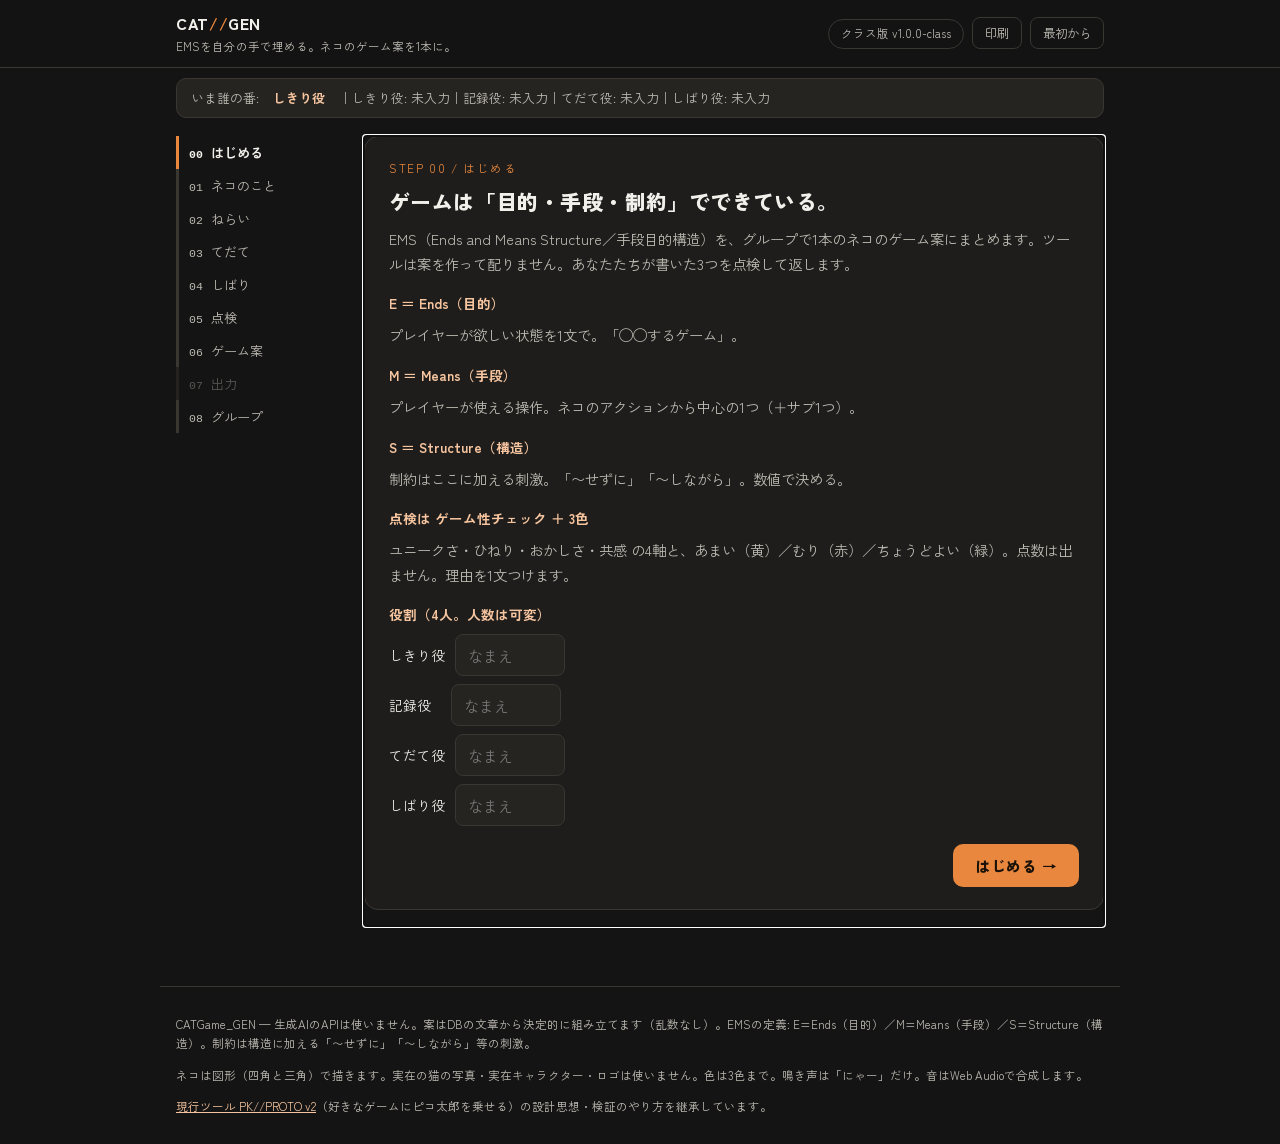
==== index.html @ e9526cf2 "初回" ====
<!DOCTYPE html>
<html lang="ja">
<head>
<meta charset="UTF-8">
<meta name="viewport" content="width=device-width,initial-scale=1.0">
<title>CATGame_GEN — クラス版 v1.0.0-class</title>
<meta name="description" content="EMS（Ends and Means Structure／手段目的構造）を高校生が自分の手で埋めて、ネコテーマのゲーム案を1本にまとめる演習ツール。生成AIのAPIは使いません。">
<meta name="theme-color" content="#141414">
<link rel="preconnect" href="https://fonts.googleapis.com">
<link rel="preconnect" href="https://fonts.gstatic.com" crossorigin>
<link href="https://fonts.googleapis.com/css2?family=Zen+Kaku+Gothic+New:wght@400;500;700;900&display=swap" rel="stylesheet">
<link rel="stylesheet" href="assets/v1/style.css">
</head>
<body>

<header class="bar">
  <div class="bar-in">
    <a class="wordmark" href="#" aria-label="最初に戻る">
      <span class="wm-main">CAT<span class="slash">//</span>GEN</span>
      <span class="wm-sub">EMSを自分の手で埋める。ネコのゲーム案を1本に。</span>
    </a>
    <div class="bar-right">
      <details class="verbox" id="verBox">
        <!-- 版の名前はHTMLに直接書く（JSで書き換えない）。GitHub Pages はJSに
             max-age=600 を返すため、push直後は古いapp.jsが動く。ここがHTMLなら、
             HTMLが新しければ必ず新しい版名が出る（PK//PROTOでの実測）。 -->
        <summary class="ver" id="verChip">クラス版 v1.0.0-class</summary>
        <div class="verpanel" id="verPanel"><div class="vp-date">2026-11-01</div></div>
      </details>
      <button class="icon-btn" id="btnPrint" type="button" title="印刷 / PDF保存">印刷</button>
      <button class="icon-btn" id="btnRestart" type="button" title="最初からやり直す">最初から</button>
    </div>
  </div>
</header>

<div class="rolebar" id="rolebar"></div>

<div class="shell">
  <nav class="rail" id="rail" aria-label="進行状況"></nav>
  <main id="app" class="app" tabindex="-1"></main>
</div>

<footer class="foot">
  <p>CATGame_GEN — 生成AIのAPIは使いません。案はDBの文章から決定的に組み立てます（乱数なし）。EMSの定義: E=Ends（目的）／M=Means（手段）／S=Structure（構造）。制約は構造に加える「〜せずに」「〜しながら」等の刺激。</p>
  <p>ネコは図形（四角と三角）で描きます。実在の猫の写真・実在キャラクター・ロゴは使いません。色は3色まで。鳴き声は「にゃー」だけ。音はWeb Audioで合成します。</p>
  <p><a href="https://github.com/odatid/PikoTGame">現行ツール PK//PROTO v2</a>（好きなゲームにピコ太郎を乗せる）の設計思想・検証のやり方を継承しています。</p>
</footer>

<div class="toast" id="toast" role="status"></div>

<script src="assets/v1/data.js"></script>
<script src="assets/v1/judge.js"></script>
<script src="assets/v1/engine_code.js"></script>
<script src="assets/v1/catart.js"></script>
<script src="assets/v1/patterns.js"></script>
<script src="assets/v1/prompts.js"></script>
<script src="assets/v1/app.js"></script>
</body>
</html>
---- assets/v1/style.css ----
/* CATGame_GEN v0.3.0 — 画面。1画面1つのこと。わからないで進める。戻れる。保存される。 */
:root{
  --bg:#141414; --panel:#1e1d1b; --panel2:#262421; --line:#3a3733;
  --ink:#f2f0eb; --sub:#bdbab2; --accent:#e8873d; --accent2:#f7c59f;
  --green:#7ddb7d; --yellow:#f0e3a8; --red:#ff9d9d;
}
*{box-sizing:border-box}
body{margin:0;background:var(--bg);color:var(--ink);
  font-family:"Zen Kaku Gothic New","Hiragino Kaku Gothic ProN","Yu Gothic",sans-serif;line-height:1.7}
button{font-family:inherit}
.bar{position:sticky;top:0;background:rgba(20,20,20,.94);border-bottom:1px solid var(--line);z-index:5}
.bar-in{max-width:960px;margin:0 auto;display:flex;align-items:center;justify-content:space-between;padding:10px 16px;gap:12px;flex-wrap:wrap}
.wordmark{display:flex;flex-direction:column;text-decoration:none;color:var(--ink)}
.wm-main{font-weight:900;letter-spacing:.04em}
.wm-main .slash{color:var(--accent)}
.wm-sub{font-size:.72rem;color:var(--sub)}
.bar-right{display:flex;align-items:center;gap:8px}
.ver{display:inline-block;padding:4px 12px;border:1px solid var(--line);border-radius:999px;font-size:.72rem;color:var(--sub)}
.icon-btn{background:none;border:1px solid var(--line);color:var(--sub);border-radius:8px;padding:6px 12px;cursor:pointer;font-size:.78rem}
.icon-btn:hover{border-color:var(--accent);color:var(--ink)}
/* 役割バー（いま誰の番） */
.rolebar{max-width:960px;margin:10px auto 0;padding:0 16px}
.rolebar-in{background:var(--panel2);border:1px solid var(--line);border-radius:10px;padding:8px 14px;font-size:.8rem;color:var(--sub);display:flex;gap:14px;flex-wrap:wrap}
.rolebar-in b{color:var(--accent2);font-weight:600}
.shell{max-width:960px;margin:0 auto;padding:18px 16px 60px;display:flex;gap:18px}
.rail{width:170px;flex:none}
.rail button{display:flex;width:100%;gap:8px;align-items:baseline;background:none;border:none;border-left:3px solid var(--line);
  color:var(--sub);padding:7px 10px;text-align:left;cursor:pointer;font-size:.82rem}
.rail button .n{font-family:monospace;font-size:.72rem}
.rail button.on{border-left-color:var(--accent);color:var(--ink);font-weight:700}
.rail button.done{color:var(--green)}
.rail button:disabled{opacity:.4;cursor:not-allowed}
.app{flex:1;min-width:0}
.card{background:var(--panel);border:1px solid var(--line);border-radius:14px;padding:22px 24px;margin-bottom:16px}
.eyebrow{font-size:.72rem;letter-spacing:.14em;color:var(--accent);margin-bottom:6px}
h2.step{margin:0 0 8px;font-size:1.3rem;font-weight:900;letter-spacing:.02em}
p.lead{margin:0 0 14px;color:var(--sub);font-size:.9rem}
.chips{display:flex;flex-wrap:wrap;gap:8px}
.chip{border:1px solid var(--line);background:var(--panel2);color:var(--ink);border-radius:999px;padding:7px 14px;cursor:pointer;font-size:.85rem}
.chip:hover{border-color:var(--accent)}
.chip.on{background:var(--accent);border-color:var(--accent);color:#1a1208;font-weight:700}
.chip.small{padding:4px 10px;font-size:.76rem}
.lbl{margin:16px 0 8px;font-size:.85rem;color:var(--accent2);font-weight:700}
.lbl:first-child{margin-top:0}
input[type=text],input[type=number]{background:var(--panel2);border:1px solid var(--line);border-radius:8px;color:var(--ink);
  padding:9px 12px;font-size:.95rem;width:100%;font-family:inherit}
input:focus{outline:2px solid var(--accent);outline-offset:1px}
.cons-row{display:flex;gap:10px;align-items:center;margin-bottom:8px;flex-wrap:wrap}
.cons-row .cname{min-width:52px;font-size:.85rem}
.cons-row .ctpl{flex:1;min-width:200px;font-size:.85rem;color:var(--sub)}
.cons-row input{width:110px}
.cons-row .unit{font-size:.8rem;color:var(--sub);min-width:34px}
.cons-row .del{background:none;border:1px solid var(--line);border-radius:6px;color:var(--sub);cursor:pointer;padding:4px 8px}
.verdict{border-radius:12px;padding:18px 20px;font-size:1.05rem;font-weight:900;letter-spacing:.04em}
.verdict.green{background:#17301c;color:var(--green);border:1px solid #2c5c38}
.verdict.yellow{background:#3a331a;color:var(--yellow);border:1px solid #6b5c2c}
.verdict.red{background:#38191a;color:var(--red);border:1px solid #6b2c2c}
.verdict.empty{background:var(--panel2);color:var(--sub);border:1px solid var(--line)}
.reason{margin:12px 0 4px;font-size:.92rem}
.fixes{margin:6px 0 0;padding-left:1.2em;color:var(--accent2);font-size:.85rem}
.oneline{background:var(--panel2);border-left:4px solid var(--accent);border-radius:8px;padding:12px 16px;font-size:1.02rem;font-weight:700;margin:12px 0}
.agree{background:var(--panel2);border:1px dashed var(--line);border-radius:10px;padding:12px 16px;margin-top:16px;font-size:.85rem;color:var(--sub)}
.agree label{display:flex;gap:8px;align-items:center;cursor:pointer}
.agree input{width:auto}
.agree textarea,.agree input[type=text]{margin-top:8px}
textarea{background:var(--panel2);border:1px solid var(--line);border-radius:8px;color:var(--ink);padding:9px 12px;font-size:.9rem;width:100%;font-family:inherit;min-height:64px}
.nav{display:flex;justify-content:space-between;gap:10px;margin-top:18px}
.btn{background:var(--accent);border:none;color:#1a1208;font-weight:900;border-radius:10px;padding:11px 22px;cursor:pointer;font-size:.92rem;letter-spacing:.03em}
.btn.ghost{background:none;border:1px solid var(--line);color:var(--sub);font-weight:400}
.btn:hover{filter:brightness(1.1)}
.outtabs{display:flex;gap:6px;flex-wrap:wrap;margin-bottom:10px}
.outtabs .chip{font-family:monospace}
.outmeta{font-size:.75rem;color:var(--sub);margin-bottom:6px}
pre.out{background:#0e0e0d;border:1px solid var(--line);border-radius:10px;padding:14px;overflow:auto;max-height:340px;font-size:.74rem;line-height:1.55;white-space:pre-wrap;word-break:break-all}
canvas.preview{background:#0e0e0d;border:1px solid var(--line);border-radius:10px;display:block;margin:10px auto}
.foot{max-width:960px;margin:0 auto;padding:16px;color:var(--sub);font-size:.72rem;border-top:1px solid var(--line)}
.toast{position:fixed;left:50%;bottom:24px;transform:translateX(-50%) translateY(80px);background:var(--accent);color:#1a1208;
  font-weight:700;border-radius:999px;padding:10px 22px;opacity:0;transition:.25s;z-index:9}
.toast.on{opacity:1;transform:translateX(-50%) translateY(0)}
a{color:var(--accent2)}
@media(max-width:720px){ .shell{flex-direction:column} .rail{width:100%;display:flex;overflow-x:auto;gap:2px}
  .rail button{border-left:none;border-bottom:3px solid var(--line);white-space:nowrap} .rail button.on{border-bottom-color:var(--accent)} }
@media(prefers-reduced-motion:reduce){ *{transition:none!important;animation:none!important} }
/* --- v0.3.0 追加: しばりパック・ゲーム性チェック・柄バリエーション --- */
.packgrid{display:grid;grid-template-columns:repeat(auto-fill,minmax(210px,1fr));gap:10px}
.packbtn{display:flex;flex-direction:column;gap:4px;text-align:left;background:var(--panel2);border:1px solid var(--line);
  border-radius:10px;padding:12px 14px;cursor:pointer;color:var(--ink)}
.packbtn:hover{border-color:var(--accent)}
.packbtn.on{border-color:var(--accent);background:#31281c}
.packbtn b{font-size:.86rem;color:var(--accent2);font-weight:700}
.packbtn span{font-size:.8rem;color:var(--sub);line-height:1.6}
.checkrow{display:flex;gap:12px;align-items:baseline;padding:9px 0;border-bottom:1px dashed var(--line)}
.checkrow .ax{min-width:96px;font-weight:700;font-size:.9rem}
.checkrow .mark{font-weight:900;font-size:1.1rem}
.checkrow .mark.m◎{color:var(--green)} .checkrow .mark.m○{color:var(--yellow)} .checkrow .mark.m△{color:var(--red)}
.checkrow .cm{color:var(--sub);font-size:.84rem}
.coatgrid{display:grid;grid-template-columns:repeat(auto-fill,minmax(110px,1fr));gap:8px}
.coatcard{display:flex;flex-direction:column;align-items:center;gap:2px;background:var(--panel2);border:1px solid var(--line);
  border-radius:10px;padding:6px;cursor:pointer;color:var(--sub);font-size:.72rem}
.coatcard:hover{border-color:var(--accent)}
.coatcard.on{border-color:var(--accent);color:var(--ink)}
.coatcard canvas{width:84px;height:auto}
.emsblock{background:var(--panel2);border:1px solid var(--line);border-radius:10px;padding:12px 16px;margin:10px 0}
.emsrow{padding:5px 0;font-size:.92rem;border-bottom:1px dashed var(--line)}
.emsrow:last-child{border-bottom:none}
.emstag{display:inline-block;min-width:112px;color:var(--accent2);font-weight:700;font-size:.8rem}
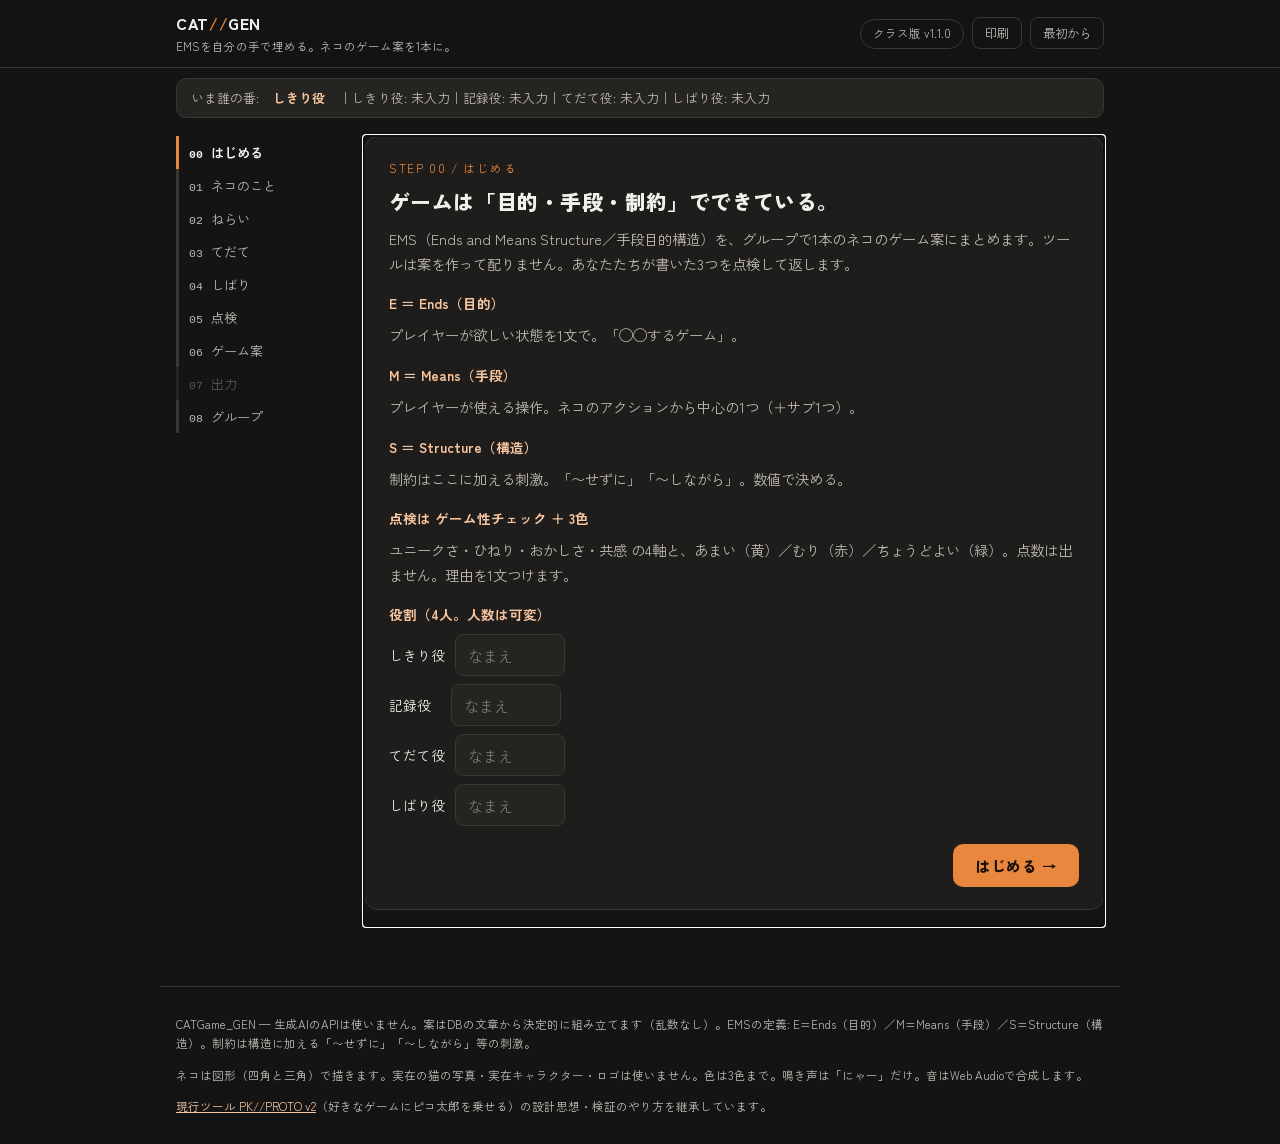
==== commit 0b4a8c29: "v1.1.0 class production snapshot from CATGame_GEN limited" ====
--- a/index.html
+++ b/index.html
@@ -3,7 +3,7 @@
 <head>
 <meta charset="UTF-8">
 <meta name="viewport" content="width=device-width,initial-scale=1.0">
-<title>CATGame_GEN — クラス版 v1.0.0-class</title>
+<title>CATGame_GEN — クラス版 v1.1.0</title>
 <meta name="description" content="EMS（Ends and Means Structure／手段目的構造）を高校生が自分の手で埋めて、ネコテーマのゲーム案を1本にまとめる演習ツール。生成AIのAPIは使いません。">
 <meta name="theme-color" content="#141414">
 <link rel="preconnect" href="https://fonts.googleapis.com">
@@ -24,7 +24,7 @@
         <!-- 版の名前はHTMLに直接書く（JSで書き換えない）。GitHub Pages はJSに
              max-age=600 を返すため、push直後は古いapp.jsが動く。ここがHTMLなら、
              HTMLが新しければ必ず新しい版名が出る（PK//PROTOでの実測）。 -->
-        <summary class="ver" id="verChip">クラス版 v1.0.0-class</summary>
+        <summary class="ver" id="verChip">クラス版 v1.1.0</summary>
         <div class="verpanel" id="verPanel"><div class="vp-date">2026-11-01</div></div>
       </details>
       <button class="icon-btn" id="btnPrint" type="button" title="印刷 / PDF保存">印刷</button>
--- a/assets/v1/style.css
+++ b/assets/v1/style.css
@@ -40,6 +40,11 @@
 .chip:hover{border-color:var(--accent)}
 .chip.on{background:var(--accent);border-color:var(--accent);color:#1a1208;font-weight:700}
 .chip.small{padding:4px 10px;font-size:.76rem}
+.limited-note{margin:14px 0 2px;padding:10px 12px;border-left:3px solid var(--accent);background:var(--panel2);border-radius:0 8px 8px 0;color:var(--accent2);font-size:.86rem}
+.genre-more{margin-top:8px}
+.genre-more summary{cursor:pointer;color:var(--sub);font-size:.8rem;padding:5px 0;width:max-content}
+.genre-more summary:hover{color:var(--accent2)}
+.genre-more[open] summary{margin-bottom:8px}
 .lbl{margin:16px 0 8px;font-size:.85rem;color:var(--accent2);font-weight:700}
 .lbl:first-child{margin-top:0}
 input[type=text],input[type=number]{background:var(--panel2);border:1px solid var(--line);border-radius:8px;color:var(--ink);
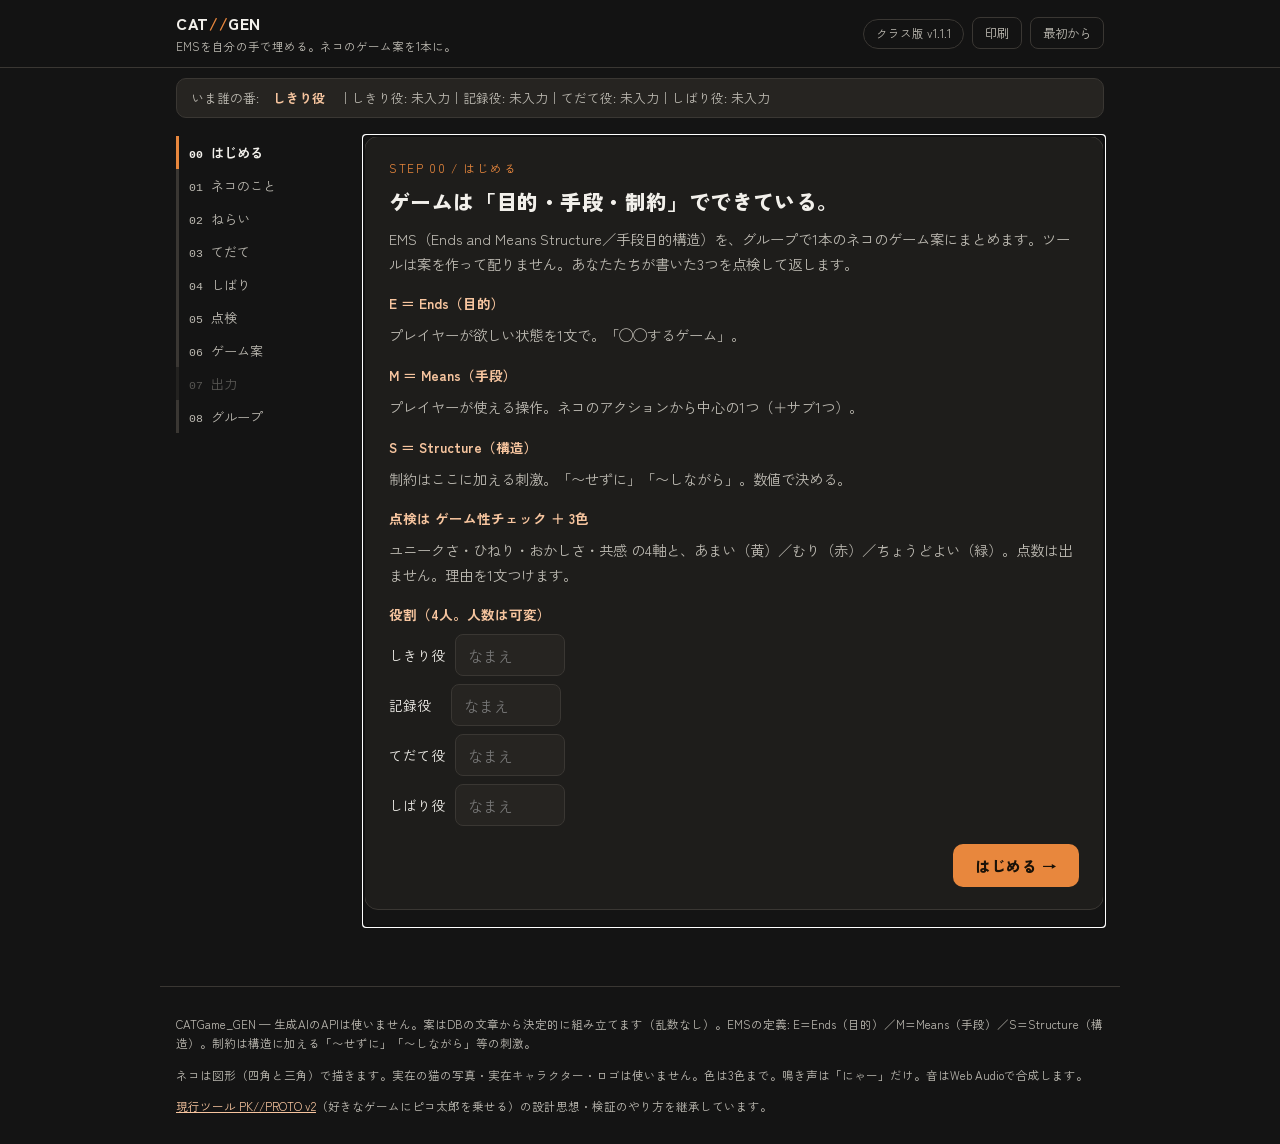
==== commit cf781599: "class: purpose-first flow with recommended type and hidden groups" ====
--- a/index.html
+++ b/index.html
@@ -3,7 +3,7 @@
 <head>
 <meta charset="UTF-8">
 <meta name="viewport" content="width=device-width,initial-scale=1.0">
-<title>CATGame_GEN — クラス版 v1.1.0</title>
+<title>CATGame_GEN — クラス版 v1.1.1</title>
 <meta name="description" content="EMS（Ends and Means Structure／手段目的構造）を高校生が自分の手で埋めて、ネコテーマのゲーム案を1本にまとめる演習ツール。生成AIのAPIは使いません。">
 <meta name="theme-color" content="#141414">
 <link rel="preconnect" href="https://fonts.googleapis.com">
@@ -24,7 +24,7 @@
         <!-- 版の名前はHTMLに直接書く（JSで書き換えない）。GitHub Pages はJSに
              max-age=600 を返すため、push直後は古いapp.jsが動く。ここがHTMLなら、
              HTMLが新しければ必ず新しい版名が出る（PK//PROTOでの実測）。 -->
-        <summary class="ver" id="verChip">クラス版 v1.1.0</summary>
+        <summary class="ver" id="verChip">クラス版 v1.1.1</summary>
         <div class="verpanel" id="verPanel"><div class="vp-date">2026-11-01</div></div>
       </details>
       <button class="icon-btn" id="btnPrint" type="button" title="印刷 / PDF保存">印刷</button>
--- a/assets/v1/style.css
+++ b/assets/v1/style.css
@@ -40,6 +40,10 @@
 .chip:hover{border-color:var(--accent)}
 .chip.on{background:var(--accent);border-color:var(--accent);color:#1a1208;font-weight:700}
 .chip.small{padding:4px 10px;font-size:.76rem}
+.chip.locked{opacity:.5}
+.chip.recommend{border-color:var(--accent);background:rgba(232,135,61,.14)}
+.rec-badge{display:inline-block;margin-left:4px;padding:0 6px;border-radius:999px;background:var(--accent);color:#1a1208;font-size:.66rem;font-weight:700}
+.rec-line{margin:6px 0 8px;padding:8px 10px;border-left:3px solid var(--accent);background:var(--panel2);border-radius:0 8px 8px 0;font-size:.84rem;color:var(--accent2)}
 .limited-note{margin:14px 0 2px;padding:10px 12px;border-left:3px solid var(--accent);background:var(--panel2);border-radius:0 8px 8px 0;color:var(--accent2);font-size:.86rem}
 .genre-more{margin-top:8px}
 .genre-more summary{cursor:pointer;color:var(--sub);font-size:.8rem;padding:5px 0;width:max-content}
